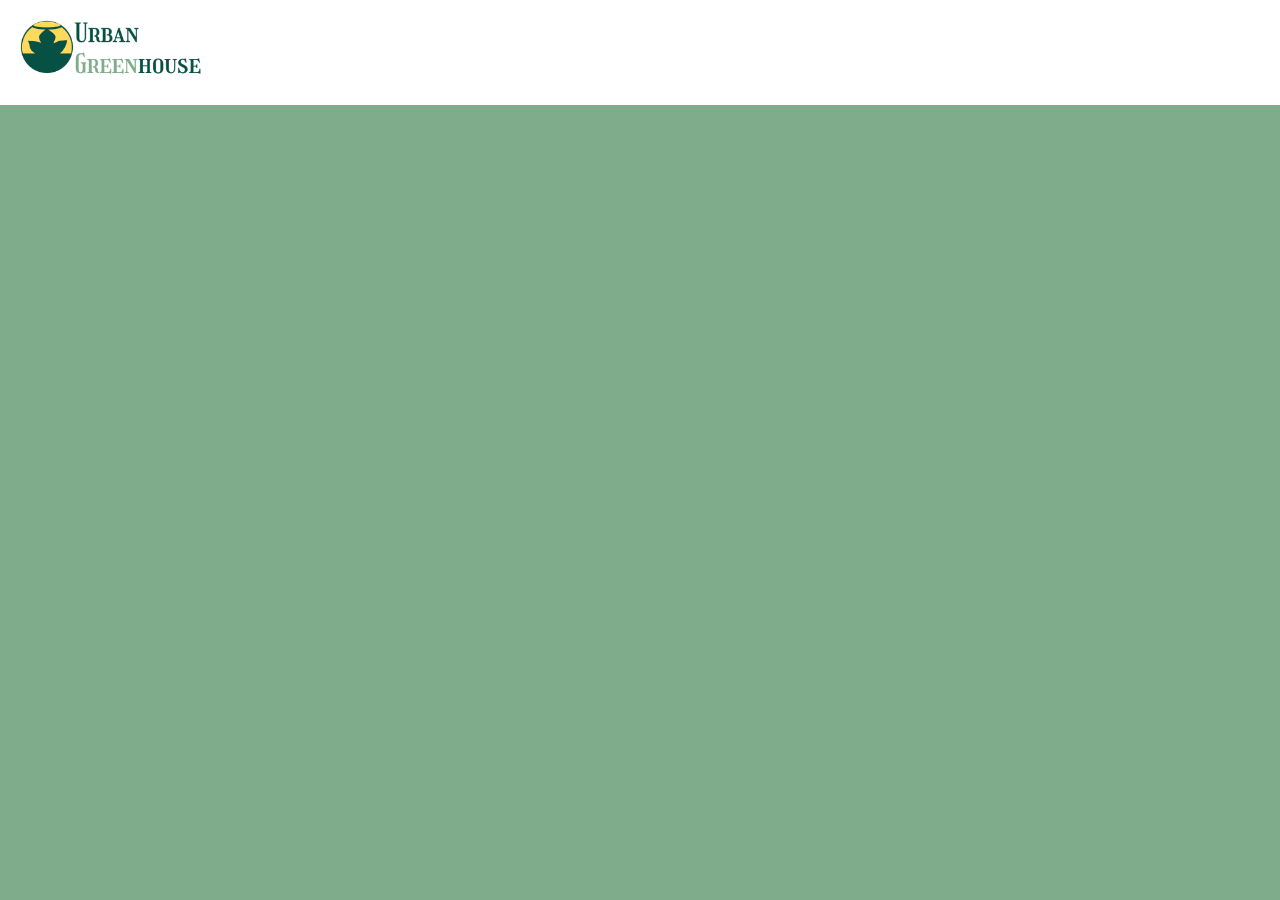
==== contact.html @ 52ba6cbe "adding logo and hero, added contact page" ====
<!DOCTYPE html>
<html lang="en">
<head>
    <meta charset="UTF-8">
    <meta name="viewport" content="width=device-width, initial-scale=1.0">
    <title>Contact Page</title>
    <link rel="stylesheet" type="text/css" href="css/style.css" />
</head>

<body>
<header> 
     <a href="index.html">
            <img src="img/UrbanGreenHouseLogoWithText.png"
                 alt="Urban Greenhouse logo"
                 title="Urban Greenhouse">
         </a>

</header>
---- css/style.css ----
header {
    background-color: white;
    padding: 1rem;
}

header img {
    width: 12rem;
    height: auto;
}


figure img {
    width: 100%;
    height: 20rem;
    object-fit: cover;
    display: block;
}

figure {
    margin: 0;
}


body {
    background-color:#7FAD8B;
    color: black;
    font-family: 'Andika', sans-serif; line-height: 1.6; margin: 0; padding: 0;
}

h1 { font-family: 'Girassol', serif; text-transform: uppercase; letter-spacing: 1px; }



h1 {
  text-align: center;
}

p.a {
  text-align: center;
  text-indent: 0;
}

p {
    line-height: 1.6;
    text-indent: 1em;
    word-spacing: 0.1em;
}

@media (max-width: 40em) {
    body {
        font-size: 0.9rem;
    }
}


header {
    display: flex;
    justify-content: space-between;
    align-items: center;
}
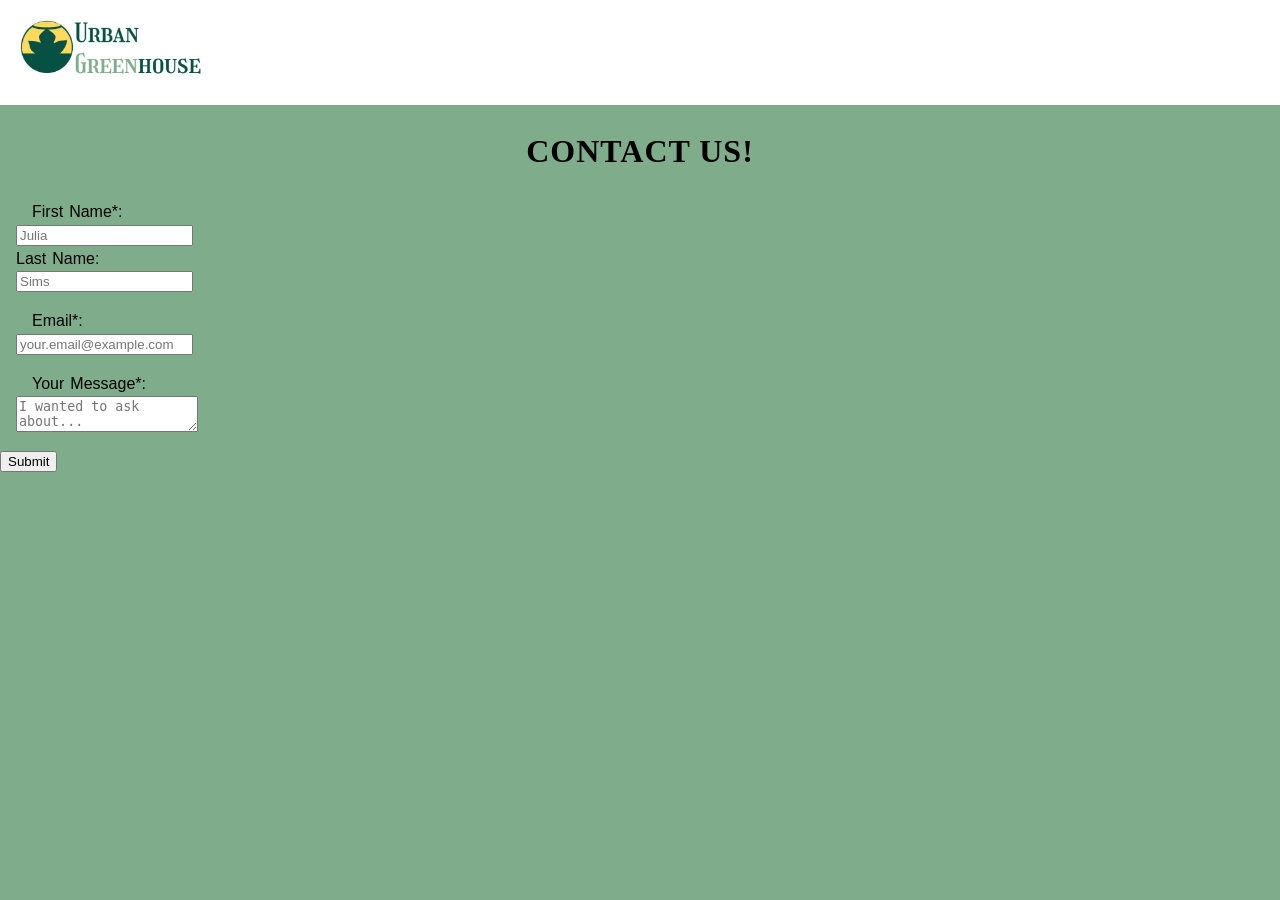
==== commit d611732d: "starting contact form" ====
--- a/contact.html
+++ b/contact.html
@@ -17,3 +17,57 @@
 
 </header>
 
+
+<h1>Contact Us!</h1>
+
+<form action="http://next-app-router-playground-kohl.vercel.app/api/contact" method="post">
+      <p>
+        <label for="name">First Name*:</label>
+        <input
+          type="text"
+          id="name"
+          name="name"
+          required
+          minlength="2"
+          maxlength="50"
+          placeholder="Julia"
+     
+        <label for="lastname">Last Name:</label>
+        <input
+          type="text"
+          id="lastname"
+          name="lastname"
+          required
+          minlength="2"
+          maxlength="50"
+          placeholder="Sims"
+        />
+      </p>
+
+
+<p>
+        <label for="email">Email*:</label><br />
+        <input
+          type="email"
+          id="email"
+          name="email"
+          required
+          placeholder="your.email@example.com"
+        />
+      </p>
+
+      <p>
+        <label for="message">Your Message*:</label><br />
+        <textarea
+          id="message"
+          name="message"
+          required
+          minlength="10"
+          maxlength="500"
+          placeholder="I wanted to ask about..."
+        ></textarea>
+      </p>
+ <button type="submit">Submit</button>
+ </form>
+
+</body>
--- a/css/style.css
+++ b/css/style.css
@@ -7,6 +7,7 @@
     width: 12rem;
     height: auto;
 }
+
 
 
 figure img {
@@ -35,15 +36,67 @@
   text-align: center;
 }
 
+h2 {
+    margin-left: 3rem;
+}
+
+
 p.a {
+  max-width: 40rem;
+  margin: 0 auto;
   text-align: center;
   text-indent: 0;
 }
 
+
+.plant-card {
+    background-color: #065143;
+    max-width: 40rem;
+    height: 12rem;
+    padding: 0.5rem 1rem;
+    margin: 3rem 0 3rem 3rem;
+    border-radius: 1rem;
+    box-shadow: 0 0.3rem 1rem rgba(0, 0, 0, 0.15);
+    
+}
+
+.plant-card h3 {
+    color: white;
+    text-align: left;
+    margin: 0.2rem 0;
+}
+
+.plant-card p {
+    text-indent: 0;
+    color: white;
+    margin: 0.2rem 0;
+    line-height: 1.2;
+    max-width: 40rem;
+    padding: 0;
+}
+
+.card-button {
+    display: inline-block;
+    background-color: #FFD95C;
+    color: black;
+    padding: 0.5rem 1rem;
+    text-decoration: none;
+    border-radius: 0.5rem;
+    margin-top: 0.5rem;
+    float: right;
+}
+
+.card-button:hover {
+    background-color: #ffdf76;
+    color: white;
+}
+
 p {
+     max-width: 70rem;
     line-height: 1.6;
     text-indent: 1em;
     word-spacing: 0.1em;
+    padding: 0 1rem;
 }
 
 @media (max-width: 40em) {
@@ -59,3 +112,51 @@
     align-items: center;
 }
 
+.plant-cards {
+    display: flex;
+    flex-direction: row;
+    justify-content: center;
+    gap: 2rem;
+    margin: 3rem auto;
+}
+
+.plant-box {
+    background-color: #62846B;
+    width: 16rem;
+    padding: 1rem;
+    text-align: center;
+    border-radius: 1rem;
+    box-shadow: 0 0.3rem 1rem rgba(0, 0, 0, 0.15);
+}
+
+.plant-box img {
+    width: 100%;
+    height: 10rem;
+    object-fit: cover;
+    border-radius: 0.7rem;
+}
+
+.plant-box h3 {
+    font-family: 'Gabriela', serif;
+}
+
+.plant-box p {
+    text-indent: 0;
+    padding: 0;
+}
+
+.plant-box a {
+    display: inline-block;
+    background-color: #065143;
+    color: white;
+    padding: 0.5rem 1rem;
+    text-decoration: none;
+    border-radius: 0.5rem;
+}
+
+
+
+input, textarea {
+   display: block;
+   box-sizing: border-box;
+}
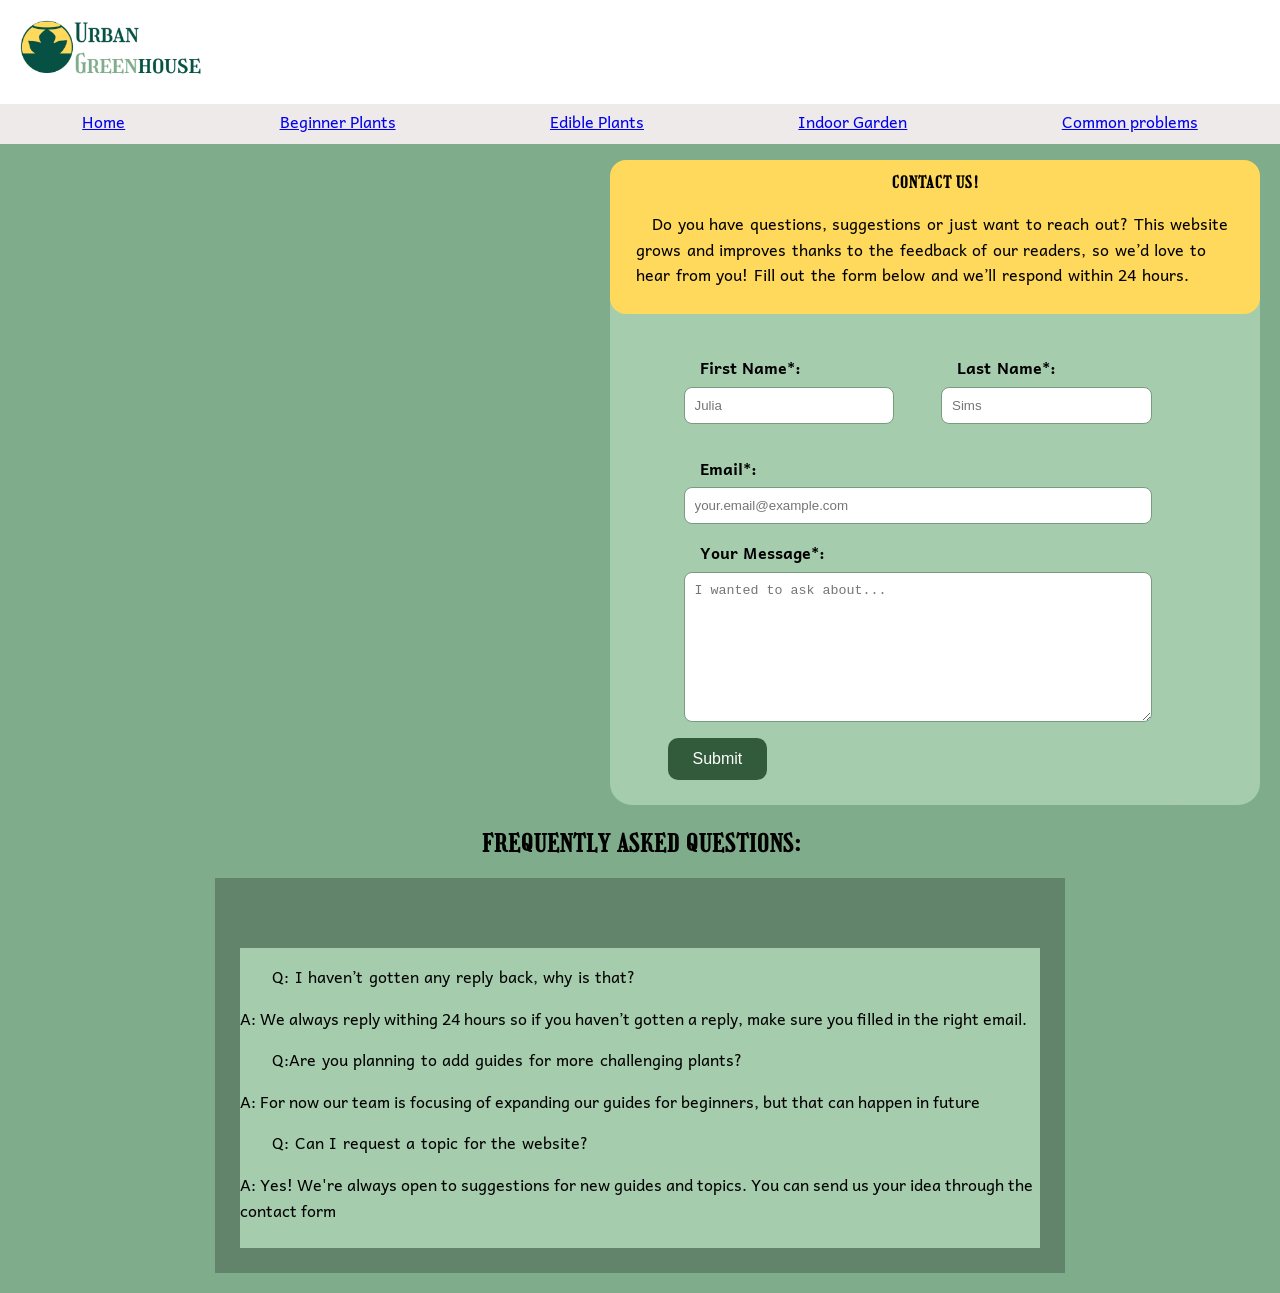
==== commit 7d3d9ab8: "working on contact page" ====
--- a/contact.html
+++ b/contact.html
@@ -4,6 +4,9 @@
     <meta charset="UTF-8">
     <meta name="viewport" content="width=device-width, initial-scale=1.0">
     <title>Contact Page</title>
+    <link rel="icon" type="image/png" href="img/favicon-removebg-preview.png">
+    <link rel="stylesheet" type="text/css" href="css/style.css" />
+    <link href="https://fonts.googleapis.com/css2?family=Andika&family=Gabriela&family=Girassol&display=swap" rel="stylesheet">
     <link rel="stylesheet" type="text/css" href="css/style.css" />
 </head>
 
@@ -16,58 +19,92 @@
          </a>
 
 </header>
+<nav id = mainnav>
+    <ul>
+       <li><a href="index.html">Home</a></li>
+        <li><a href="plants.html">Beginner Plants</a></li>
+        <li><a href="edible.html">Edible Plants</a></li>
+        <li><a href="indoor.html">Indoor Garden</a></li>
+        <li><a href="problems.html">Common problems</a></li>
+    </ul>
 
 
-<h1>Contact Us!</h1>
+<main class="contact-page">
 
-<form action="http://next-app-router-playground-kohl.vercel.app/api/contact" method="post">
-      <p>
-        <label for="name">First Name*:</label>
-        <input
-          type="text"
-          id="name"
-          name="name"
-          required
-          minlength="2"
-          maxlength="50"
-          placeholder="Julia"
-     
-        <label for="lastname">Last Name:</label>
-        <input
-          type="text"
-          id="lastname"
-          name="lastname"
-          required
-          minlength="2"
-          maxlength="50"
-          placeholder="Sims"
-        />
-      </p>
+    <section class="contact-outer-box">
+
+        <!-- Heading and introduction -->
+        <section class="contact-intro-box">
+            <h1>CONTACT US!</h1>
+
+            <p>
+                Do you have questions, suggestions or just want to reach out?
+                This website grows and improves thanks to the feedback of our
+                readers, so we’d love to hear from you! Fill out the form below
+                and we’ll respond within 24 hours.
+            </p>
+        </section>
+
+        <!-- Form -->
+        <section class="contact-box">
+            <form action="http://next-app-router-playground-kohl.vercel.app/api/contact"
+                  method="post">
+
+                <section class="name-fields">
+                    <p>
+                        <label for="name">First Name*:</label>
+                        <input type="text" id="name" name="name"
+                               required minlength="2" maxlength="50"
+                               placeholder="Julia">
+                    </p>
+
+                    <p>
+                        <label for="lastname">Last Name*:</label>
+                        <input type="text" id="lastname" name="lastname"
+                               required minlength="2" maxlength="50"
+                               placeholder="Sims">
+                    </p>
+                </section>
+
+                <p>
+                    <label for="email">Email*:</label>
+                    <input type="email" id="email" name="email"
+                           required placeholder="your.email@example.com">
+                </p>
+
+                <p>
+                    <label for="message">Your Message*:</label>
+                    <textarea id="message" name="message"
+                              required minlength="10" maxlength="500"
+                              placeholder="I wanted to ask about..."></textarea>
+                </p>
+
+                <button type="submit">Submit</button>
+
+            </form>
+        </section>
+
+    </section>
 
 
+  
+<h1>Frequently Asked Questions:</h1>
+
+    <section class="faq-box"> 
 <p>
-        <label for="email">Email*:</label><br />
-        <input
-          type="email"
-          id="email"
-          name="email"
-          required
-          placeholder="your.email@example.com"
-        />
-      </p>
+Q: I haven’t gotten any reply back, why is that?
+</p>
+A: We always reply withing 24 hours so if you haven’t gotten a reply, make sure you filled in the right email.
+<p>
+Q:Are you planning to add guides for more challenging plants?
+</p>
+A: For now our team is focusing of expanding our guides for beginners, but that can happen in future
+<p>
+Q: Can I request a topic for the website? 
+</p>
+A: Yes! We're always open to suggestions for new guides and topics. You can send us your idea through the contact form 
 
-      <p>
-        <label for="message">Your Message*:</label><br />
-        <textarea
-          id="message"
-          name="message"
-          required
-          minlength="10"
-          maxlength="500"
-          placeholder="I wanted to ask about..."
-        ></textarea>
-      </p>
- <button type="submit">Submit</button>
- </form>
 
-</body>+    </section>
+
+</main>
--- a/css/style.css
+++ b/css/style.css
@@ -1,14 +1,41 @@
+
+
+/* Style for the navigation menu on phone or portrait tablet*/
+@media screen and (min-width: 300px) 
+{
+    header{
+        background-color: white;
+    }
+     nav {
+        background-color: rgb(239, 234, 234);
+        height: 40px;
+        }
+}
+/*end of phone styles*/
+
+
+/* Style for the navigation menu on desktop or landscape tablet*/
+@media screen and (min-width: 900px) {
 header {
     background-color: white;
     padding: 1rem;
 }
-
-header img {
-    width: 12rem;
-    height: auto;
-}
-
-
+nav {
+     background-color: rgb(239, 234, 234);
+    height: 40px;
+    }
+ ul {
+    display: flex;
+    justify-content: space-around;
+    list-style-type: none;
+    margin: 0px;
+    padding: 5px;
+    }
+
+
+}
+/*end of desktop styles*/
+   
 
 figure img {
     width: 100%;
@@ -22,24 +49,15 @@
 }
 
 
+
+h1 { text-align: center; font-family: 'Girassol', serif; text-transform: uppercase; letter-spacing: 1px; }
+
+
 body {
     background-color:#7FAD8B;
     color: black;
     font-family: 'Andika', sans-serif; line-height: 1.6; margin: 0; padding: 0;
 }
-
-h1 { font-family: 'Girassol', serif; text-transform: uppercase; letter-spacing: 1px; }
-
-
-
-h1 {
-  text-align: center;
-}
-
-h2 {
-    margin-left: 3rem;
-}
-
 
 p.a {
   max-width: 40rem;
@@ -99,12 +117,6 @@
     padding: 0 1rem;
 }
 
-@media (max-width: 40em) {
-    body {
-        font-size: 0.9rem;
-    }
-}
-
 
 header {
     display: flex;
@@ -147,7 +159,7 @@
 
 .plant-box a {
     display: inline-block;
-    background-color: #065143;
+    background-color: #A1CCAC;
     color: white;
     padding: 0.5rem 1rem;
     text-decoration: none;
@@ -159,4 +171,251 @@
 input, textarea {
    display: block;
    box-sizing: border-box;
-}+}
+
+
+header img {
+    width: 12rem;
+    height: auto;
+}
+
+/*Styles for Beginner Plants*/
+.plant-layout {
+    display: flex;
+    align-items: flex-start;
+    gap: 1rem;
+    max-width: 60rem;
+    margin: 2rem auto;
+    padding: 0 1rem;
+}
+
+.plant-list {
+    flex: 2;
+    background-color: white;
+    padding: 0.5rem;
+}
+
+.plant-card2 {
+    background-color: #A5CCAD;
+    padding: 0.8rem;
+    margin-bottom: 0.8rem;
+
+    display: grid;
+    grid-template-columns: 1fr 200px;
+    grid-template-areas:
+        "title image"
+        "text  image";
+    gap: 0 10px;
+    align-items: start;
+}
+
+.plant-card2 h3 {
+    grid-area: title;
+    margin-bottom: 0;
+}
+
+.plant-card2 p {
+    grid-area: title;
+    margin-top: 40px;
+}
+
+.plant-card2 img {
+    grid-area: image;
+    width: 200px;
+    height: 400px;
+    object-fit: cover;
+}
+
+.plant-card2 h3,
+.info-box h3 {
+    margin-top: 0;
+}
+
+
+.plant-sidebar {
+    flex: 1;
+}
+
+.info-box {
+    background-color: #FFD95C;
+    padding: 10px;
+    margin-bottom: 10px;
+    border-radius: 22px;
+    height: 500px;
+}
+
+
+.plant-card2 p,
+.info-box p {
+    text-indent: 0;
+    padding: 0;
+}
+
+
+
+
+
+
+/* Contact page */
+.contact-page {
+    padding: 20px;
+}
+
+.contact-page h1 {
+    text-align: center;
+    color: #black;
+    margin-bottom: 15px;
+}
+
+.contact-intro {
+    max-width: 700px;
+    margin: 0 auto 25px;
+    line-height: 1.6;
+    text-align: center;
+}
+
+/* The green form box */
+.contact-box {
+    background-color: #A5CCAD;
+    padding: 25px;
+    border-radius: 22px;
+    width: 100%;
+    max-width: 550px;
+    margin-left: 5%;
+    box-sizing: border-box;
+}
+
+/* Form labels */
+.contact-box label {
+    display: block;
+    margin-bottom: 6px;
+    font-weight: bold;
+}
+
+/* Text fields */
+.contact-box input,
+.contact-box textarea {
+    width: 100%;
+    padding: 10px;
+    border: 1px solid #789C80;
+    border-radius: 8px;
+    box-sizing: border-box;
+}
+
+/* Message box */
+.contact-box textarea {
+    min-height: 150px;
+    resize: vertical;
+}
+
+
+.name-fields {
+    display: flex;
+    gap: 15px;
+}
+
+.name-fields p {
+    flex: 1;
+    min-width: 0;
+}
+
+.name-fields input {
+    width: 100%;
+    box-sizing: border-box;
+}
+
+.name-fields label {
+    display: block;
+    margin-bottom: 6px;
+}
+
+@media (max-width: 500px) {
+    .name-fields {
+        flex-direction: column;
+        gap: 0;
+    }
+}
+
+
+/* Submit button */
+.contact-box button {
+    background-color: #315B3B;
+    color: white;
+    padding: 12px 25px;
+    border: none;
+    border-radius: 10px;
+    cursor: pointer;
+    font-size: 16px;
+}
+
+.contact-box button:hover {
+    background-color: #24452D;
+}
+
+/* Make the form fit on smaller screens */
+@media (max-width: 600px) {
+    .contact-box {
+        margin-left: 0;
+        max-width: 100%;
+    }
+
+    .contact-page {
+        padding: 12px;
+    }
+}
+
+/* The big box around EVERYTHING */
+.contact-outer-box {
+    background-color: #A5CCAD;
+    padding: 0px;
+    border-radius: 22px;
+    max-width: 650px;
+    margin-left: auto;
+    margin-right: 0;
+    box-sizing: border-box;
+}
+
+/* Heading and introduction */
+.contact-intro-box {
+    background-color: #FFD95C;
+    padding: 10px;
+    border-radius: 16px;
+}
+
+.contact-intro-box h1 {
+    text-align: center;
+    color: #000000;
+    margin-top: 0;
+}
+
+.contact-intro-box p {
+    line-height: 1.6;
+    margin-bottom: 2;
+}
+
+/* The form inside the big box */
+.contact-box {
+    background-color: #A5CCAD;
+    padding: 25px;
+    border-radius: 16px;
+    box-sizing: border-box;
+}
+
+.faq-box {
+width: 800px; 
+height: 300px; 
+background-color: #A5CCAD; 
+border: solid #62846B; 
+border-width: 70px 25px 25px 25px;
+margin-left: auto; 
+margin-right: auto; 
+}
+
+/* Responsive layout */
+@media (max-width: 600px) {
+    .contact-outer-box {
+        margin-left: 0;
+        max-width: 100%;
+        padding: 12px;
+    }
+}
--- a/css/style.css
+++ b/css/style.css
@@ -1,14 +1,41 @@
+
+
+/* Style for the navigation menu on phone or portrait tablet*/
+@media screen and (min-width: 300px) 
+{
+    header{
+        background-color: white;
+    }
+     nav {
+        background-color: rgb(239, 234, 234);
+        height: 40px;
+        }
+}
+/*end of phone styles*/
+
+
+/* Style for the navigation menu on desktop or landscape tablet*/
+@media screen and (min-width: 900px) {
 header {
     background-color: white;
     padding: 1rem;
 }
-
-header img {
-    width: 12rem;
-    height: auto;
-}
-
-
+nav {
+     background-color: rgb(239, 234, 234);
+    height: 40px;
+    }
+ ul {
+    display: flex;
+    justify-content: space-around;
+    list-style-type: none;
+    margin: 0px;
+    padding: 5px;
+    }
+
+
+}
+/*end of desktop styles*/
+   
 
 figure img {
     width: 100%;
@@ -22,24 +49,15 @@
 }
 
 
+
+h1 { text-align: center; font-family: 'Girassol', serif; text-transform: uppercase; letter-spacing: 1px; }
+
+
 body {
     background-color:#7FAD8B;
     color: black;
     font-family: 'Andika', sans-serif; line-height: 1.6; margin: 0; padding: 0;
 }
-
-h1 { font-family: 'Girassol', serif; text-transform: uppercase; letter-spacing: 1px; }
-
-
-
-h1 {
-  text-align: center;
-}
-
-h2 {
-    margin-left: 3rem;
-}
-
 
 p.a {
   max-width: 40rem;
@@ -99,12 +117,6 @@
     padding: 0 1rem;
 }
 
-@media (max-width: 40em) {
-    body {
-        font-size: 0.9rem;
-    }
-}
-
 
 header {
     display: flex;
@@ -147,7 +159,7 @@
 
 .plant-box a {
     display: inline-block;
-    background-color: #065143;
+    background-color: #A1CCAC;
     color: white;
     padding: 0.5rem 1rem;
     text-decoration: none;
@@ -159,4 +171,251 @@
 input, textarea {
    display: block;
    box-sizing: border-box;
-}+}
+
+
+header img {
+    width: 12rem;
+    height: auto;
+}
+
+/*Styles for Beginner Plants*/
+.plant-layout {
+    display: flex;
+    align-items: flex-start;
+    gap: 1rem;
+    max-width: 60rem;
+    margin: 2rem auto;
+    padding: 0 1rem;
+}
+
+.plant-list {
+    flex: 2;
+    background-color: white;
+    padding: 0.5rem;
+}
+
+.plant-card2 {
+    background-color: #A5CCAD;
+    padding: 0.8rem;
+    margin-bottom: 0.8rem;
+
+    display: grid;
+    grid-template-columns: 1fr 200px;
+    grid-template-areas:
+        "title image"
+        "text  image";
+    gap: 0 10px;
+    align-items: start;
+}
+
+.plant-card2 h3 {
+    grid-area: title;
+    margin-bottom: 0;
+}
+
+.plant-card2 p {
+    grid-area: title;
+    margin-top: 40px;
+}
+
+.plant-card2 img {
+    grid-area: image;
+    width: 200px;
+    height: 400px;
+    object-fit: cover;
+}
+
+.plant-card2 h3,
+.info-box h3 {
+    margin-top: 0;
+}
+
+
+.plant-sidebar {
+    flex: 1;
+}
+
+.info-box {
+    background-color: #FFD95C;
+    padding: 10px;
+    margin-bottom: 10px;
+    border-radius: 22px;
+    height: 500px;
+}
+
+
+.plant-card2 p,
+.info-box p {
+    text-indent: 0;
+    padding: 0;
+}
+
+
+
+
+
+
+/* Contact page */
+.contact-page {
+    padding: 20px;
+}
+
+.contact-page h1 {
+    text-align: center;
+    color: #black;
+    margin-bottom: 15px;
+}
+
+.contact-intro {
+    max-width: 700px;
+    margin: 0 auto 25px;
+    line-height: 1.6;
+    text-align: center;
+}
+
+/* The green form box */
+.contact-box {
+    background-color: #A5CCAD;
+    padding: 25px;
+    border-radius: 22px;
+    width: 100%;
+    max-width: 550px;
+    margin-left: 5%;
+    box-sizing: border-box;
+}
+
+/* Form labels */
+.contact-box label {
+    display: block;
+    margin-bottom: 6px;
+    font-weight: bold;
+}
+
+/* Text fields */
+.contact-box input,
+.contact-box textarea {
+    width: 100%;
+    padding: 10px;
+    border: 1px solid #789C80;
+    border-radius: 8px;
+    box-sizing: border-box;
+}
+
+/* Message box */
+.contact-box textarea {
+    min-height: 150px;
+    resize: vertical;
+}
+
+
+.name-fields {
+    display: flex;
+    gap: 15px;
+}
+
+.name-fields p {
+    flex: 1;
+    min-width: 0;
+}
+
+.name-fields input {
+    width: 100%;
+    box-sizing: border-box;
+}
+
+.name-fields label {
+    display: block;
+    margin-bottom: 6px;
+}
+
+@media (max-width: 500px) {
+    .name-fields {
+        flex-direction: column;
+        gap: 0;
+    }
+}
+
+
+/* Submit button */
+.contact-box button {
+    background-color: #315B3B;
+    color: white;
+    padding: 12px 25px;
+    border: none;
+    border-radius: 10px;
+    cursor: pointer;
+    font-size: 16px;
+}
+
+.contact-box button:hover {
+    background-color: #24452D;
+}
+
+/* Make the form fit on smaller screens */
+@media (max-width: 600px) {
+    .contact-box {
+        margin-left: 0;
+        max-width: 100%;
+    }
+
+    .contact-page {
+        padding: 12px;
+    }
+}
+
+/* The big box around EVERYTHING */
+.contact-outer-box {
+    background-color: #A5CCAD;
+    padding: 0px;
+    border-radius: 22px;
+    max-width: 650px;
+    margin-left: auto;
+    margin-right: 0;
+    box-sizing: border-box;
+}
+
+/* Heading and introduction */
+.contact-intro-box {
+    background-color: #FFD95C;
+    padding: 10px;
+    border-radius: 16px;
+}
+
+.contact-intro-box h1 {
+    text-align: center;
+    color: #000000;
+    margin-top: 0;
+}
+
+.contact-intro-box p {
+    line-height: 1.6;
+    margin-bottom: 2;
+}
+
+/* The form inside the big box */
+.contact-box {
+    background-color: #A5CCAD;
+    padding: 25px;
+    border-radius: 16px;
+    box-sizing: border-box;
+}
+
+.faq-box {
+width: 800px; 
+height: 300px; 
+background-color: #A5CCAD; 
+border: solid #62846B; 
+border-width: 70px 25px 25px 25px;
+margin-left: auto; 
+margin-right: auto; 
+}
+
+/* Responsive layout */
+@media (max-width: 600px) {
+    .contact-outer-box {
+        margin-left: 0;
+        max-width: 100%;
+        padding: 12px;
+    }
+}
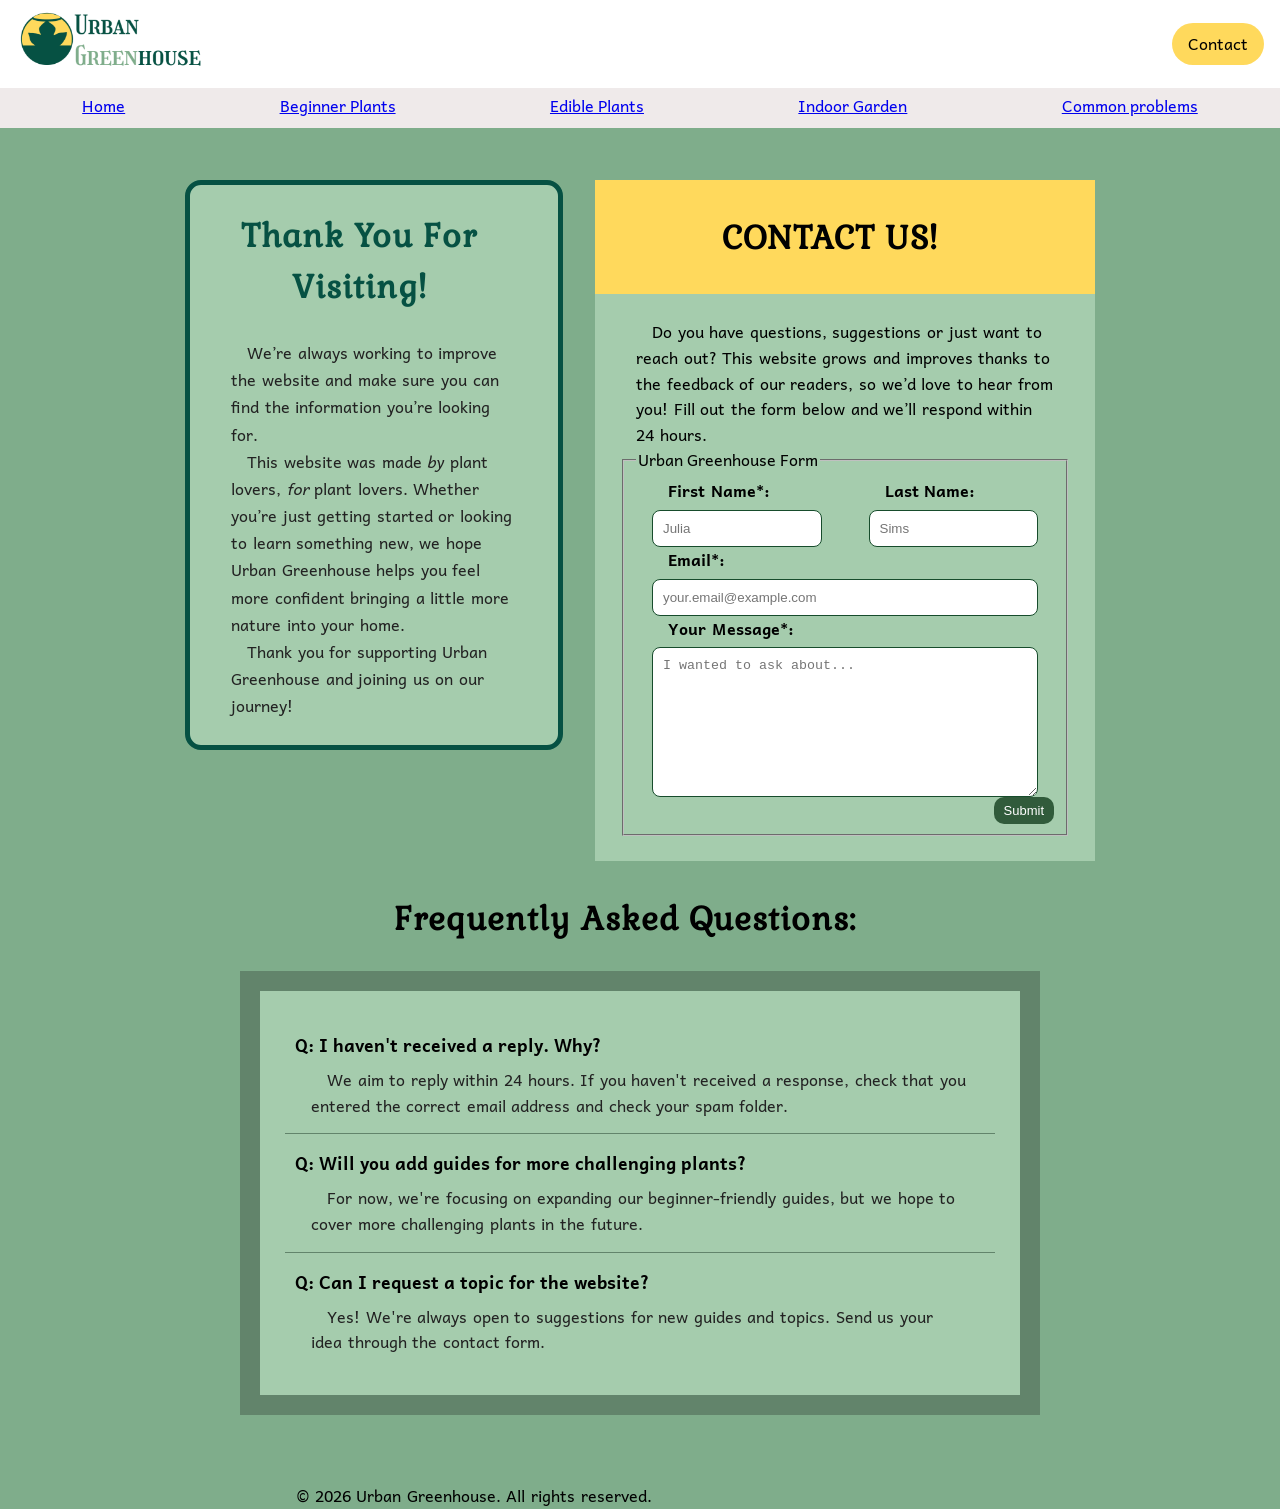
==== commit 9a7c668f: "last changes" ====
--- a/contact.html
+++ b/contact.html
@@ -5,9 +5,8 @@
     <meta name="viewport" content="width=device-width, initial-scale=1.0">
     <title>Contact Page</title>
     <link rel="icon" type="image/png" href="img/favicon-removebg-preview.png">
-    <link rel="stylesheet" type="text/css" href="css/style.css" />
+    <link rel="stylesheet" type="text/css" href="css/style.css">
     <link href="https://fonts.googleapis.com/css2?family=Andika&family=Gabriela&family=Girassol&display=swap" rel="stylesheet">
-    <link rel="stylesheet" type="text/css" href="css/style.css" />
 </head>
 
 <body>
@@ -17,7 +16,9 @@
                  alt="Urban Greenhouse logo"
                  title="Urban Greenhouse">
          </a>
-
+ <a href="contact.html" class="card-button">
+        Contact
+    </a>
 </header>
 <nav id = mainnav>
     <ul>
@@ -27,30 +28,60 @@
         <li><a href="indoor.html">Indoor Garden</a></li>
         <li><a href="problems.html">Common problems</a></li>
     </ul>
-
+</nav>
 
 <main class="contact-page">
 
-    <section class="contact-outer-box">
+<section class="contact-content" aria-label="Contact Page Content">
+
+        <aside class="contact-message">
+            <h2>Thank You for Visiting!</h2>
+
+            <p>
+                We’re always working to improve the website and make sure
+                you can find the information you’re looking for.
+            </p>
+
+            <p>
+                This website was made <em>by</em> plant lovers, <em>for</em> plant lovers.
+                Whether you’re just getting started or looking to learn
+                something new, we hope Urban Greenhouse helps you feel
+                more confident bringing a little more nature into your home.
+            </p>
+
+            <p>
+                Thank you for supporting Urban Greenhouse and joining us
+                on our journey!
+            </p>
+        </aside>
+
+
+    <section class="contact-outer-box" aria-label="Contact outer box">
 
         <!-- Heading and introduction -->
         <section class="contact-intro-box">
-            <h1>CONTACT US!</h1>
+            <h2>CONTACT US!</h2>
 
-            <p>
+           
+        </section>
+
+        <!-- Form -->
+         
+        <section class="contact-box" aria-label="Contact Form Information">
+             <p>
                 Do you have questions, suggestions or just want to reach out?
                 This website grows and improves thanks to the feedback of our
                 readers, so we’d love to hear from you! Fill out the form below
                 and we’ll respond within 24 hours.
             </p>
-        </section>
 
-        <!-- Form -->
-        <section class="contact-box">
             <form action="http://next-app-router-playground-kohl.vercel.app/api/contact"
                   method="post">
 
-                <section class="name-fields">
+                      <fieldset>
+        <legend>Urban Greenhouse Form</legend>
+
+                <section class="name-fields" aria-label="Name Fields">
                     <p>
                         <label for="name">First Name*:</label>
                         <input type="text" id="name" name="name"
@@ -59,7 +90,7 @@
                     </p>
 
                     <p>
-                        <label for="lastname">Last Name*:</label>
+                        <label for="lastname">Last Name:</label>
                         <input type="text" id="lastname" name="lastname"
                                required minlength="2" maxlength="50"
                                placeholder="Sims">
@@ -79,32 +110,53 @@
                               placeholder="I wanted to ask about..."></textarea>
                 </p>
 
-                <button type="submit">Submit</button>
-
+                <input type="submit" value="Submit" class="submit-button">
+    </fieldset>
             </form>
         </section>
 
     </section>
 
+    </section>
 
   
-<h1>Frequently Asked Questions:</h1>
+<h2>Frequently Asked Questions:</h2>
 
-    <section class="faq-box"> 
-<p>
-Q: I haven’t gotten any reply back, why is that?
-</p>
-A: We always reply withing 24 hours so if you haven’t gotten a reply, make sure you filled in the right email.
-<p>
-Q:Are you planning to add guides for more challenging plants?
-</p>
-A: For now our team is focusing of expanding our guides for beginners, but that can happen in future
-<p>
-Q: Can I request a topic for the website? 
-</p>
-A: Yes! We're always open to suggestions for new guides and topics. You can send us your idea through the contact form 
+   
+<section class="faq-box" aria-label="Frequently Asked Questions">
 
+    <article class="faq-item">
+        <h3>Q: I haven't received a reply. Why?</h3>
+        <p>
+            We aim to reply within 24 hours. If you haven't received
+            a response, check that you entered the correct email
+            address and check your spam folder.
+        </p>
+    </article>
 
-    </section>
+    <article class="faq-item">
+        <h3>Q: Will you add guides for more challenging plants?</h3>
+        <p>
+            For now, we're focusing on expanding our beginner-friendly
+            guides, but we hope to cover more challenging plants
+            in the future.
+        </p>
+    </article>
+
+    <article class="faq-item">
+        <h3>Q: Can I request a topic for the website?</h3>
+        <p>
+            Yes! We're always open to suggestions for new guides
+            and topics. Send us your idea through the contact form.
+        </p>
+    </article>
+
+</section>
 
 </main>
+
+<footer>
+    <p>&copy; 2026 Urban Greenhouse. All rights reserved.</p>
+</footer>
+</body>
+</html>
--- a/css/style.css
+++ b/css/style.css
@@ -1,81 +1,180 @@
 
-
-/* Style for the navigation menu on phone or portrait tablet*/
-@media screen and (min-width: 300px) 
-{
-    header{
-        background-color: white;
-    }
-     nav {
-        background-color: rgb(239, 234, 234);
-        height: 40px;
-        }
-}
-/*end of phone styles*/
-
-
-/* Style for the navigation menu on desktop or landscape tablet*/
-@media screen and (min-width: 900px) {
+/* =================================
+   1. GENERAL STYLES
+================================= */
+
+* {
+    box-sizing: border-box;
+}
+
+
+html,
+body {
+    margin: 0;
+    padding: 0;
+    width: 100%;
+    min-height: 100%;
+}
+
+* {
+    box-sizing: border-box;
+}
+
+body {
+    background-color: #7FAD8B;
+    color: black;
+    font-family: 'Andika', sans-serif;
+    line-height: 1.6;
+    margin: 0;
+    padding: 0;
+    width: 100%;
+    
+}
+
+
+p {
+    max-width: 750px;
+    margin: 0 auto;
+    line-height: 1.6;
+    text-indent: 1em;
+    word-spacing: 0.1em;
+    padding: 0 1rem;
+}
+
+input,
+textarea {
+    display: block;
+    box-sizing: border-box;
+}
+
+figcaption {
+    font-size: 0.9em;
+    color: #666666;
+}
+
+.home-content p::first-letter {
+    font-size: 1.5em;
+    font-weight: bold;
+    color: #000000;
+}
+/* =================================
+   2. HEADER AND NAVIGATION
+================================= */
+
 header {
+    position: relative;
+    display: flex;
+    justify-content: space-between;
+    align-items: center;
     background-color: white;
-    padding: 1rem;
-}
+    padding: 0.5rem 1rem;
+}
+
+
+header .card-button {
+    top: 10px;
+    right: 10px;
+    margin: 0;
+}
+
+header img {
+    width: 12rem;
+    height: auto;
+}
+
 nav {
-     background-color: rgb(239, 234, 234);
-    height: 40px;
-    }
- ul {
+    background-color: rgb(239, 234, 234);
+    min-height: 40px;
+}
+
+nav > ul {
     display: flex;
     justify-content: space-around;
+    flex-wrap: wrap;
     list-style-type: none;
-    margin: 0px;
+    margin: 0;
     padding: 5px;
-    }
-
-
-}
-/*end of desktop styles*/
-   
+}
+
+
+.page-title {
+    text-align: center;
+    padding: 20px 0;
+}
+
+.page-title h1 {
+    display: inline-block;
+    background-color: #FFD95C;
+    color: #065143;
+    font-family: 'Gabriela', serif;
+    font-size: 2rem;
+    margin: 0;
+    padding: 10px 20px;
+}
+
+
+/* =================================
+   3. HERO IMAGE
+================================= */
+
+figure {
+    margin: 0;
+}
 
 figure img {
+    display: block;
     width: 100%;
     height: 20rem;
     object-fit: cover;
+}
+
+
+.hero {
+    position: relative;
+    height: 350px;
+    overflow: hidden;
+    
+}
+
+.hero img {
+    width: 100%;
+    height: 100%;
     display: block;
-}
-
-figure {
-    margin: 0;
-}
-
-
-
-h1 { text-align: center; font-family: 'Girassol', serif; text-transform: uppercase; letter-spacing: 1px; }
-
-
-body {
-    background-color:#7FAD8B;
-    color: black;
-    font-family: 'Andika', sans-serif; line-height: 1.6; margin: 0; padding: 0;
-}
-
-p.a {
-  max-width: 40rem;
-  margin: 0 auto;
-  text-align: center;
-  text-indent: 0;
-}
-
+    object-fit: cover;
+    object-position: center bottom;
+}
+
+.hero-title {
+    position: absolute;
+    bottom: 0;
+    left: 0;
+    width: 100%;
+    display: flex;
+    justify-content: center;
+}
+
+.hero-title h1 {
+    background-color: #FFD95C;
+    color: #065143;
+    font-family: 'Gabriela', serif;
+    font-size: 2rem;
+    text-align: center;
+    margin: 0;
+    padding: 12px 24px;
+}
+
+/* =================================
+   4. HOMEPAGE: START SIMPLE CARD
+================================= */
 
 .plant-card {
     background-color: #065143;
+    color: white;
     max-width: 40rem;
-    height: 12rem;
     padding: 0.5rem 1rem;
-    margin: 3rem 0 3rem 3rem;
+    margin: 3rem auto;
     border-radius: 1rem;
     box-shadow: 0 0.3rem 1rem rgba(0, 0, 0, 0.15);
-    
 }
 
 .plant-card h3 {
@@ -85,60 +184,81 @@
 }
 
 .plant-card p {
+    color: white;
     text-indent: 0;
-    color: white;
     margin: 0.2rem 0;
     line-height: 1.2;
     max-width: 40rem;
     padding: 0;
 }
 
-.card-button {
-    display: inline-block;
+    .card-button {
+    display: block;
+    width: fit-content;
     background-color: #FFD95C;
     color: black;
     padding: 0.5rem 1rem;
     text-decoration: none;
-    border-radius: 0.5rem;
-    margin-top: 0.5rem;
-    float: right;
+    border-radius: 30px;
+    margin: 1rem 0 0 auto;
 }
 
 .card-button:hover {
     background-color: #ffdf76;
-    color: white;
-}
-
-p {
-     max-width: 70rem;
-    line-height: 1.6;
-    text-indent: 1em;
-    word-spacing: 0.1em;
-    padding: 0 1rem;
-}
-
-
-header {
-    display: flex;
-    justify-content: space-between;
-    align-items: center;
-}
+    color: black;
+}
+
+
+/* =================================
+   HOMEPAGE: PLANT GUIDE CARDS AND BEGINNER PLANTS PAGE
+================================= */
 
 .plant-cards {
     display: flex;
     flex-direction: row;
     justify-content: center;
+    flex-wrap: wrap;
     gap: 2rem;
     margin: 3rem auto;
+    padding: 0 1rem;
+}
+.plant-card2 ul {
+    margin-top: 0;
+    padding-left: 1.5rem;
+    
+}
+
+.plant-card2 figure {
+    grid-area: image;
+    margin: 0;
+    min-width: 0;
+}
+
+.plant-card2 figure img {
+    display: block;
+    width: 100%;
+    height: 250px;
+    object-fit: cover;
+}
+
+.plant-card2 figcaption {
+    text-align: center;
+    font-size: 0.9rem;
+    margin-top: 5px;
 }
 
 .plant-box {
+    display: block;
     background-color: #62846B;
     width: 16rem;
     padding: 1rem;
-    text-align: center;
+    text-align: left;
     border-radius: 1rem;
     box-shadow: 0 0.3rem 1rem rgba(0, 0, 0, 0.15);
+
+    /* Make the whole card clickable */
+    color: black;
+    text-decoration: none;
 }
 
 .plant-box img {
@@ -157,83 +277,88 @@
     padding: 0;
 }
 
-.plant-box a {
-    display: inline-block;
-    background-color: #A1CCAC;
-    color: white;
-    padding: 0.5rem 1rem;
-    text-decoration: none;
-    border-radius: 0.5rem;
-}
-
-
-
-input, textarea {
-   display: block;
-   box-sizing: border-box;
-}
-
-
-header img {
-    width: 12rem;
-    height: auto;
-}
-
-/*Styles for Beginner Plants*/
+/* Hover effect for the whole card */
+.plant-box:hover {
+    background-color: #A5CCAD;
+    transform: translateY(-3px);
+}
+
+
+
+/* =================================
+   6. BEGINNER PLANTS PAGE
+================================= */
+
 .plant-layout {
     display: flex;
     align-items: flex-start;
-    gap: 1rem;
-    max-width: 60rem;
+    gap: 1.5rem;
+    max-width: 80rem;
+    width: 90%;
     margin: 2rem auto;
-    padding: 0 1rem;
-}
+    padding: 0;
+}
+
+.plant-description img {
+    float: left;
+    margin-right: 1rem;
+}
+
+
 
 .plant-list {
     flex: 2;
+    min-width: 0;
     background-color: white;
     padding: 0.5rem;
+     margin-left: 10rem;
+    margin-right: 2rem
+
 }
 
 .plant-card2 {
     background-color: #A5CCAD;
     padding: 0.8rem;
     margin-bottom: 0.8rem;
-
     display: grid;
-    grid-template-columns: 1fr 200px;
+    grid-template-columns: minmax(0, 1fr) 200px;
     grid-template-areas:
         "title image"
-        "text  image";
+        "text image";
     gap: 0 10px;
     align-items: start;
+    max-width: none;
+    box-sizing: border-box;
 }
 
 .plant-card2 h3 {
     grid-area: title;
+    margin-top: 0;
     margin-bottom: 0;
 }
 
 .plant-card2 p {
-    grid-area: title;
-    margin-top: 40px;
+    grid-area: text;
+    margin-top: 0.5rem;
+    text-indent: 0;
+    padding: 0;
 }
 
 .plant-card2 img {
     grid-area: image;
-    width: 200px;
-    height: 400px;
+    width: 100%;
+    height: 250px;
     object-fit: cover;
+}
+
+.plant-sidebar {
+    flex: 1;
+    min-width: 0;
 }
 
 .plant-card2 h3,
 .info-box h3 {
     margin-top: 0;
-}
-
-
-.plant-sidebar {
-    flex: 1;
 }
 
 .info-box {
@@ -241,9 +366,7 @@
     padding: 10px;
     margin-bottom: 10px;
     border-radius: 22px;
-    height: 500px;
-}
-
+}
 
 .plant-card2 p,
 .info-box p {
@@ -253,19 +376,226 @@
 
 
 
-
-
-
-/* Contact page */
+/* =================================
+   . EDIBLE PLANTS PAGE
+================================= */
+.edible-layout {
+    display: flex;
+    gap: 1.5rem;
+    max-width: 60rem;
+    width: 90%;
+    margin: 2rem auto;
+    padding: 0;
+    justify-content: center;
+    margin-left: auto;
+    margin-right: auto;
+}
+
+.edible-list {
+    flex: 2;
+    min-width: 0;
+    background-color: white;
+    padding: 0.5rem;
+}
+
+.edible-card {
+    background-color: #A5CCAD;
+    padding: 0.8rem;
+    margin-bottom: 0.8rem;
+    display: grid;
+    grid-template-columns: minmax(0, 1fr) 200px;
+    grid-template-areas:
+        "title image"
+        "text image";
+    gap: 0 10px;
+    align-items: start;
+}
+
+.edible-card h3 {
+    grid-area: title;
+    margin: 0;
+}
+
+.edible-card img {
+    grid-area: image;
+    width: 100%;
+    height: 250px;
+    object-fit: cover;
+}
+
+.edible-card .edible-text {
+    grid-area: text;
+    min-width: 0;
+}
+
+.edible-card p {
+    margin-top: 0.5rem;
+    text-indent: 0;
+    padding: 0;
+}
+
+/* =================================
+   . common problems page
+================================= */
+
+.problems-layout {
+    display: flex;
+    align-items: flex-start;
+    gap: 1.5rem;
+    max-width: 50rem;
+    width: 90%;
+    margin: 2rem auto;
+    padding: 0;
+}
+
+
+
+/* =================================
+   . INDOOR GARDEN PAGE
+================================= */
+.indoor-content {
+    max-width: 650px;
+    width: 90%;
+    margin: 0 auto;
+    padding: 20px;
+    background-color: #A5CEAF;
+    box-sizing: border-box;
+    border: 17px white solid;
+    box-sizing: border-box;
+}
+
+
+.indoor-content h1 {
+    text-align: center;
+}
+
+.indoor-content ul {
+    padding-left: 25px;
+    margin-top: 5px;
+    text-align: left;
+}
+
+
+/* Indoor garden alignment*/
+.indoor-content h2 {
+    text-align: left;
+    margin-left: 0;
+    margin-right: 0;
+}
+
+.indoor-content h2 {
+    text-align: left;
+    margin-left: 0;
+    margin-right: 0;
+}
+
+
+/* Align the pots section to the right */
+.indoor-content .right h2,
+.indoor-content .right p {
+    text-align: right;
+}
+
+.indoor-content .right p {
+    max-width: none;
+    width: 100%;
+    margin-left: 0;
+    margin-right: 0;
+    padding-left: 0;
+    padding-right: 0;
+}
+
+.indoor-content p {
+    max-width: none;
+    width: 100%;
+    margin-left: 0;
+    margin-right: 0;
+    padding-left: 0;
+    padding-right: 0;
+    text-align: left;
+}
+
+/* Indoor garden photos */
+.indoor-content figure {
+    width: 454px;
+    max-width: 45%;
+    margin-top: 15px;
+    margin-bottom: 15px;
+}
+
+.indoor-content figure img {
+    display: block;
+    width: 100%;
+    height: auto;
+    border-radius: 15px;
+}
+
+.indoor-content .indoor-photo-left {
+    width: 550px;
+    max-width: 60%;
+}
+
+/* First photo on the left */
+.indoor-photo-left {
+    margin-left: 0;
+    margin-right: auto;
+}
+
+.indoor-photo-right {
+    margin-left: auto;
+    margin-right: 0;
+}
+
+/* =================================
+   7. CONTACT PAGE
+================================= */
+
 .contact-page {
     padding: 20px;
 }
 
 .contact-page h1 {
     text-align: center;
-    color: #black;
+    color: black;
     margin-bottom: 15px;
-}
+    font-size: 35px;
+}
+
+
+/* Layout for the thank-you message and contact form */
+.contact-content {
+    display: flex;
+    align-items: flex-start;
+    justify-content: space-between;
+    gap: 2rem;
+    max-width: 950px;
+    margin: 2rem auto;
+    padding: 0 20px;
+    box-sizing: border-box;
+}
+
+/* Thank-you message on the left */
+.contact-message {
+    flex: 1;
+    background-color: #A5CCAD;
+    border: 5px solid #065143;
+    border-radius: 16px;
+    padding: 25px;
+    box-sizing: border-box;
+}
+
+.contact-message h2 {
+    color: #065143;
+    font-family: 'Gabriela', serif;
+    margin-top: 0;
+}
+
+.contact-message p {
+    color: #222;
+    line-height: 1.7;
+}
+
+
 
 .contact-intro {
     max-width: 700px;
@@ -274,25 +604,52 @@
     text-align: center;
 }
 
-/* The green form box */
+.contact-outer-box {
+    flex: 0 1 500px;
+    width: 100%;
+    max-width: 500px;
+    min-width: 0;
+    margin: 0;
+    padding: 0;
+    box-sizing: border-box;
+}
+
+.contact-intro-box {
+    background-color: #FFD95C;
+    padding: 5px;
+    box-sizing: border-box;
+    width: 100%;
+}
+
+.contact-intro-box h1 {
+    text-align: center;
+    color: black;
+    margin-top: 0;
+}
+
+.contact-intro-box p {
+    line-height: 1.6;
+    margin-bottom: 5px;
+    margin-top: 5px;
+    height: 70%;
+}
+
 .contact-box {
     background-color: #A5CCAD;
     padding: 25px;
-    border-radius: 22px;
-    width: 100%;
-    max-width: 550px;
-    margin-left: 5%;
-    box-sizing: border-box;
-}
-
-/* Form labels */
+    border-radius: 0;
+    width: 100%;
+    max-width: 100%;
+    margin: 0;
+    box-sizing: border-box;
+}
+
 .contact-box label {
     display: block;
     margin-bottom: 6px;
     font-weight: bold;
 }
 
-/* Text fields */
 .contact-box input,
 .contact-box textarea {
     width: 100%;
@@ -302,12 +659,19 @@
     box-sizing: border-box;
 }
 
-/* Message box */
 .contact-box textarea {
     min-height: 150px;
     resize: vertical;
 }
 
+/* Border properties */
+.contact-box input,
+.contact-box textarea {
+    border-color: #174c2c;
+    border-style: solid;
+    border-width: 1px;
+}
+
 
 .name-fields {
     display: flex;
@@ -321,7 +685,6 @@
 
 .name-fields input {
     width: 100%;
-    box-sizing: border-box;
 }
 
 .name-fields label {
@@ -329,93 +692,300 @@
     margin-bottom: 6px;
 }
 
-@media (max-width: 500px) {
-    .name-fields {
-        flex-direction: column;
-        gap: 0;
-    }
-}
-
-
-/* Submit button */
-.contact-box button {
+.contact-box input[type="submit"] {
     background-color: #315B3B;
     color: white;
-    padding: 12px 25px;
+    padding: 6px 10px;
     border: none;
     border-radius: 10px;
     cursor: pointer;
-    font-size: 16px;
-}
-
-.contact-box button:hover {
+    font-size: 13px;
+    width: auto;
+    display: block;
+    margin-left: auto;
+}
+
+.contact-box input[type="submit"]:hover {
     background-color: #24452D;
 }
 
-/* Make the form fit on smaller screens */
-@media (max-width: 600px) {
-    .contact-box {
-        margin-left: 0;
-        max-width: 100%;
-    }
+
+
+
+/* =================================
+   8. FAQ
+================================= */
+
+.contact-page > h1 {
+    text-align: center;
+    color: #000000;
+    font-family: 'Gabriela', serif;
+    margin: 2.5rem 0 1rem;
+}
+
+.faq-box {
+    width: 90%;
+    max-width: 800px;
+    margin: 1.5rem auto 3rem;
+    padding: 25px;
+    background-color: #A5CCAD;
+    border: 20px solid #62846B;
+    box-sizing: border-box;
+}
+
+.faq-item {
+    padding: 15px 10px;
+    margin: 0;
+    border-bottom: 1px solid #62846B;
+}
+
+.faq-item:last-child {
+    border-bottom: none;
+}
+
+.faq-item h3 {
+    color: #000000;
+    margin: 0 0 8px;
+    font-size: 1.1rem;
+}
+
+.faq-item p {
+    color: #222;
+    margin: 0;
+    line-height: 1.6;
+}
+
+
+
+/* Link after it has been visited */
+a:visited {
+    color: #37664c;
+}
+
+a:hover {
+    text-decoration: underline;
+}
+
+/* =================================
+   9. RESPONSIVE LAYOUT
+================================= */
+/* Smartphones */
+@media screen and (max-width: 768px) {
+
+    header img {
+        width: 9rem;
+    }
+
+    .hero {
+    width: 100%;
+    height: 220px;
+    margin: 0 auto;
+}
+
+h1 {
+    text-align: center;
+    font-family: 'Girassol', serif;
+    text-transform: uppercase;
+    letter-spacing: 1px;
+    font-size: 30px;
+}
+h2{
+    text-align: center;
+    margin-right: 30px;
+    font-family: 'Gabriela', serif;
+    text-transform: capitalize;
+    font-size: 20px;
+    letter-spacing: 1px;
+}
+
+
+header .card-button {
+    top: 10px;
+    right: 10px;
+    margin: 0;
+}
+
+    figure img {
+        height: 12rem;
+    }
+
+    nav ul {
+        justify-content: center;
+        gap: 0.5rem 1rem;
+    }
+
+    .plant-layout {
+        flex-direction: column;
+    }
+
+
+
+    
+    .plant-list {
+    margin-left: 0;
+    margin-right: 0;
+}
+    .plant-list,
+    .plant-sidebar {
+        width: 100%;
+    }
+
+    .plant-card2 {
+        grid-template-columns: minmax(0, 1fr) 120px;
+        gap: 0 8px;
+    }
+    .plant-card2 {
+    grid-template-columns: 1fr;
+    grid-template-areas:
+        "title"
+        "text"
+        "text"
+        "image";
+}
+.plant-card2 img {
+    width: 100%;
+    max-width: 300px;
+    height: 310px;
+    object-fit: cover;
+    margin: 0 auto;
+}
+
+
+
+
+    .edible-layout {
+    flex-direction: column;
+}
+
+.edible-list,
+.edible-sidebar {
+    width: 100%;
+}
+
+.edible-card {
+    grid-template-columns: 1fr;
+    grid-template-areas:
+        "title"
+        "text"
+        "text"
+        "image";
+}
+
+.edible-card img {
+    width: 100%;
+    max-width: 290px;
+    height: 230px;
+    object-fit: cover;
+    margin: 0 auto;
+}
+
 
     .contact-page {
         padding: 12px;
     }
-}
-
-/* The big box around EVERYTHING */
-.contact-outer-box {
-    background-color: #A5CCAD;
-    padding: 0px;
-    border-radius: 22px;
-    max-width: 650px;
-    margin-left: auto;
+
+    .contact-content {
+    flex-direction: column;
+    align-items: center;
+}
+
+    .contact-message,
+    .contact-outer-box {
+    width: 100%;
+    }
+
+    .contact-outer-box {
+        max-width: 100%;
+        margin: 0;
+        padding: 0;
+        flex-direction: column;
+    }
+
+    .name-fields p {
+    width: 100%;
+    margin-left: 0;
     margin-right: 0;
-    box-sizing: border-box;
-}
-
-/* Heading and introduction */
-.contact-intro-box {
-    background-color: #FFD95C;
-    padding: 10px;
-    border-radius: 16px;
-}
-
-.contact-intro-box h1 {
-    text-align: center;
-    color: #000000;
-    margin-top: 0;
-}
-
-.contact-intro-box p {
-    line-height: 1.6;
-    margin-bottom: 2;
-}
-
-/* The form inside the big box */
-.contact-box {
-    background-color: #A5CCAD;
-    padding: 25px;
-    border-radius: 16px;
-    box-sizing: border-box;
-}
-
-.faq-box {
-width: 800px; 
-height: 300px; 
-background-color: #A5CCAD; 
-border: solid #62846B; 
-border-width: 70px 25px 25px 25px;
-margin-left: auto; 
-margin-right: auto; 
-}
-
-/* Responsive layout */
-@media (max-width: 600px) {
-    .contact-outer-box {
+    text-align: left;
+}
+
+.name-fields input {
+    width: 100%;
+    box-sizing: border-box;
+}
+    
+
+    .contact-box {
+        width: 100%;
+        max-width: 100%;
         margin-left: 0;
-        max-width: 100%;
-        padding: 12px;
-    }
-}
+        padding: 16px;
+    }
+
+
+    .faq-box {
+        border-width: 35px 12px 12px;
+    }
+
+.cookie-message {
+    width: 200px;
+    max-width: 70%;
+    right: 10px;
+    bottom: 10px;
+    padding: 8px;
+    z-index: 9999;
+}
+
+.cookie-message h2 {
+    font-size: 18px;
+}
+
+.cookie-message p {
+    font-size: 12px;
+}
+}
+
+/*PC*/
+@media screen and (min-width: 768px ) 
+{
+
+h1 {
+    text-align: center;
+    font-family: 'Girassol', serif;
+    text-transform: uppercase;
+    letter-spacing: 1px;
+    font-size: 40px;
+}
+
+h2{
+    text-align: center;
+    margin-right: 30px;
+    font-family: 'Gabriela', serif;
+    text-transform: capitalize;
+    font-size: 32px;
+    letter-spacing: 1px;
+}
+
+.cookie-message {
+    position: fixed;
+    bottom: 15px;
+    right: 15px;
+    width: 280px;
+    background-color: #065143;
+    color: white;
+    padding: 1rem;
+    text-align: center;
+    z-index: 9999;
+}
+
+.cookie-message h2 {
+    margin: 0;
+    color: white;
+}
+
+.cookie-message p {
+    margin: 0 auto;
+    color: white;
+    text-indent: 0;
+}
+
+}
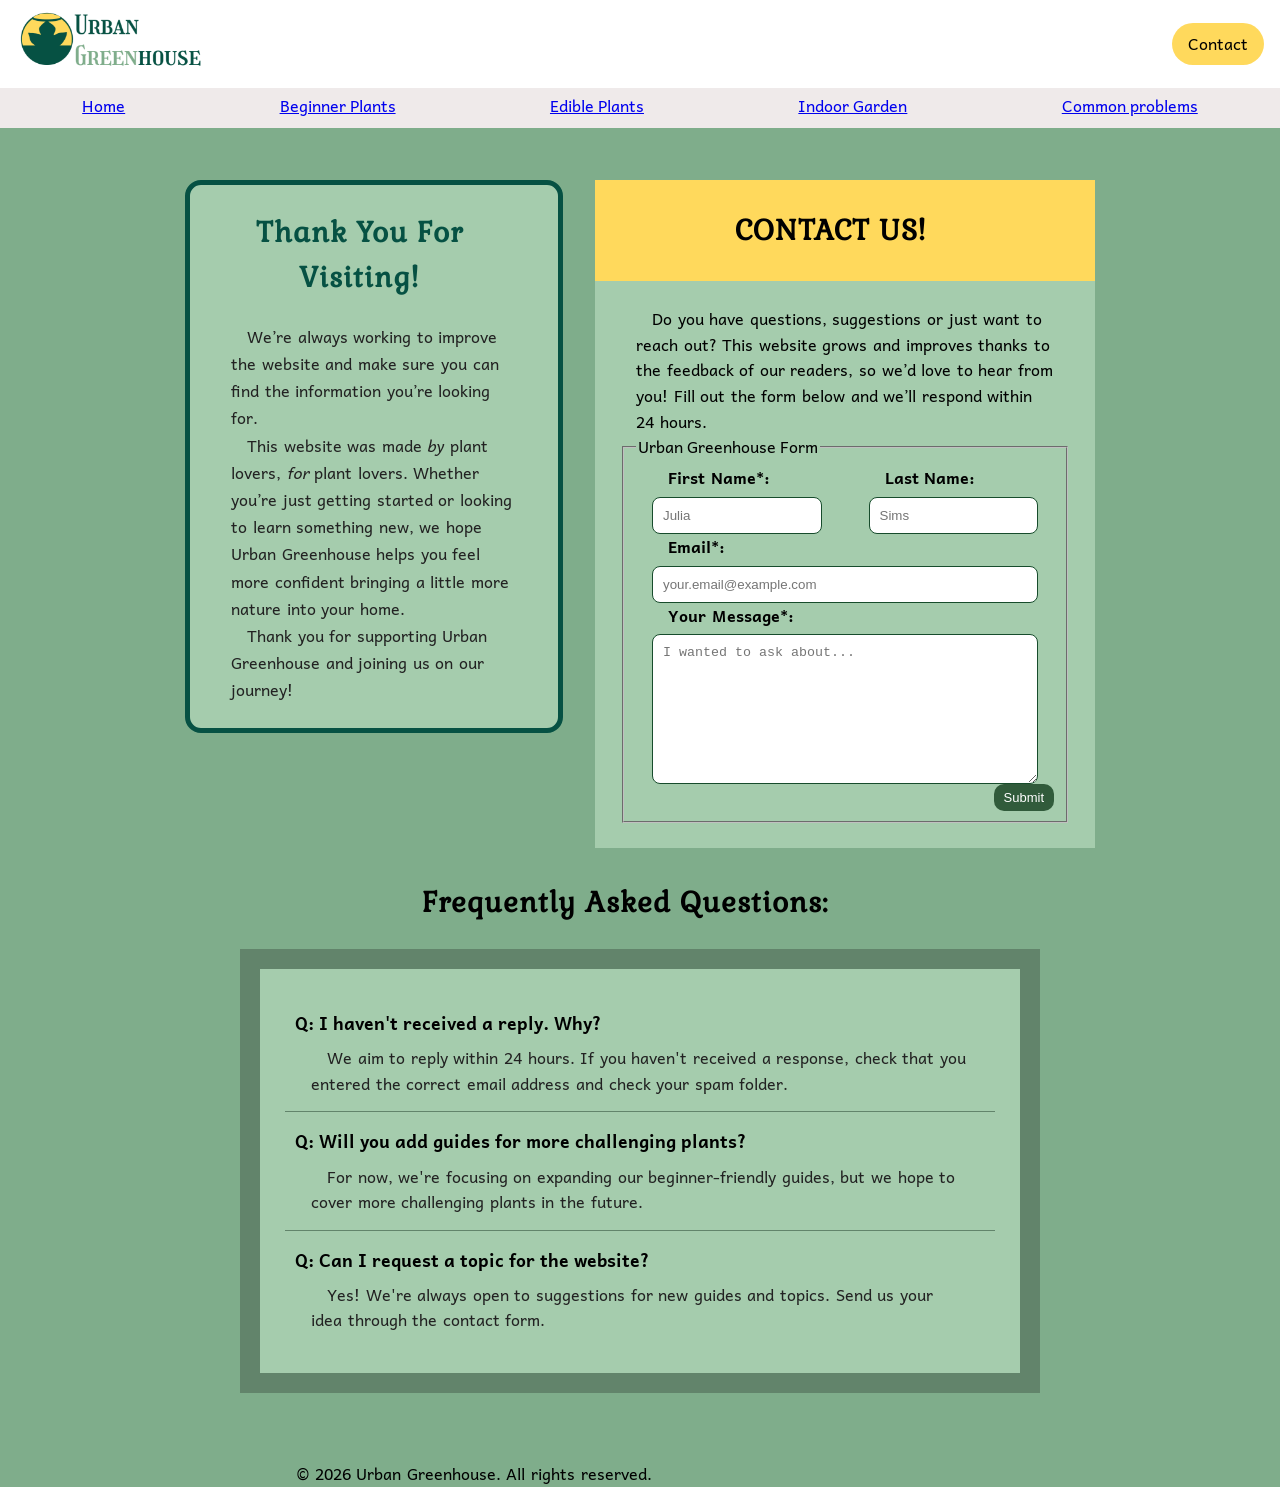
==== commit 676a01ec: "adding indents + change in content in homepage" ====
--- a/contact.html
+++ b/contact.html
@@ -1,162 +1,150 @@
 <!DOCTYPE html>
 <html lang="en">
 <head>
-    <meta charset="UTF-8">
-    <meta name="viewport" content="width=device-width, initial-scale=1.0">
-    <title>Contact Page</title>
-    <link rel="icon" type="image/png" href="img/favicon-removebg-preview.png">
-    <link rel="stylesheet" type="text/css" href="css/style.css">
-    <link href="https://fonts.googleapis.com/css2?family=Andika&family=Gabriela&family=Girassol&display=swap" rel="stylesheet">
+	<meta charset="UTF-8">
+	<meta name="viewport" content="width=device-width, initial-scale=1.0">
+	<title>Contact Page</title>
+	<link rel="icon" type="image/png" href="img/favicon-removebg-preview.png">
+	<link rel="stylesheet" type="text/css" href="css/style.css">
+	<link href="https://fonts.googleapis.com/css2?family=Andika&family=Gabriela&family=Girassol&display=swap" rel="stylesheet">
 </head>
 
 <body>
-<header> 
-     <a href="index.html">
-            <img src="img/UrbanGreenHouseLogoWithText.png"
-                 alt="Urban Greenhouse logo"
-                 title="Urban Greenhouse">
-         </a>
- <a href="contact.html" class="card-button">
-        Contact
-    </a>
-</header>
-<nav id = mainnav>
-    <ul>
-       <li><a href="index.html">Home</a></li>
-        <li><a href="plants.html">Beginner Plants</a></li>
-        <li><a href="edible.html">Edible Plants</a></li>
-        <li><a href="indoor.html">Indoor Garden</a></li>
-        <li><a href="problems.html">Common problems</a></li>
-    </ul>
-</nav>
+	<header>
+		<a href="index.html">
+			<img src="img/UrbanGreenHouseLogoWithText.png" alt="Urban Greenhouse logo" title="Urban Greenhouse">
+		</a>
+		<a href="contact.html" class="card-button">
+			Contact
+		</a>
+	</header>
+	<nav id=mainnav>
+		<ul>
+			<li><a href="index.html">Home</a></li>
+			<li><a href="plants.html">Beginner Plants</a></li>
+			<li><a href="edible.html">Edible Plants</a></li>
+			<li><a href="indoor.html">Indoor Garden</a></li>
+			<li><a href="problems.html">Common problems</a></li>
+		</ul>
+	</nav>
 
-<main class="contact-page">
+	<main class="contact-page">
 
-<section class="contact-content" aria-label="Contact Page Content">
+		<section class="contact-content" aria-label="Contact Page Content">
 
-        <aside class="contact-message">
-            <h2>Thank You for Visiting!</h2>
+			<aside class="contact-message">
+				<h2>Thank You for Visiting!</h2>
 
-            <p>
-                We’re always working to improve the website and make sure
-                you can find the information you’re looking for.
-            </p>
+				<p>
+					We’re always working to improve the website and make sure
+					you can find the information you’re looking for.
+				</p>
 
-            <p>
-                This website was made <em>by</em> plant lovers, <em>for</em> plant lovers.
-                Whether you’re just getting started or looking to learn
-                something new, we hope Urban Greenhouse helps you feel
-                more confident bringing a little more nature into your home.
-            </p>
+				<p>
+					This website was made <em>by</em> plant lovers, <em>for</em> plant lovers.
+					Whether you’re just getting started or looking to learn
+					something new, we hope Urban Greenhouse helps you feel
+					more confident bringing a little more nature into your home.
+				</p>
 
-            <p>
-                Thank you for supporting Urban Greenhouse and joining us
-                on our journey!
-            </p>
-        </aside>
+				<p>
+					Thank you for supporting Urban Greenhouse and joining us
+					on our journey!
+				</p>
+			</aside>
 
+			<section class="contact-outer-box" aria-label="Contact outer box">
 
-    <section class="contact-outer-box" aria-label="Contact outer box">
+				<!-- Heading and introduction -->
+				<section class="contact-intro-box">
+					<h2>CONTACT US!</h2>
 
-        <!-- Heading and introduction -->
-        <section class="contact-intro-box">
-            <h2>CONTACT US!</h2>
+				</section>
 
-           
-        </section>
+				<!-- Form -->
 
-        <!-- Form -->
-         
-        <section class="contact-box" aria-label="Contact Form Information">
-             <p>
-                Do you have questions, suggestions or just want to reach out?
-                This website grows and improves thanks to the feedback of our
-                readers, so we’d love to hear from you! Fill out the form below
-                and we’ll respond within 24 hours.
-            </p>
+				<section class="contact-box" aria-label="Contact Form Information">
+					<p>
+						Do you have questions, suggestions or just want to reach out?
+						This website grows and improves thanks to the feedback of our
+						readers, so we’d love to hear from you! Fill out the form below
+						and we’ll respond within 24 hours.
+					</p>
 
-            <form action="http://next-app-router-playground-kohl.vercel.app/api/contact"
-                  method="post">
+					<form action="http://next-app-router-playground-kohl.vercel.app/api/contact" method="post">
 
-                      <fieldset>
-        <legend>Urban Greenhouse Form</legend>
+						<fieldset>
+							<legend>Urban Greenhouse Form</legend>
 
-                <section class="name-fields" aria-label="Name Fields">
-                    <p>
-                        <label for="name">First Name*:</label>
-                        <input type="text" id="name" name="name"
-                               required minlength="2" maxlength="50"
-                               placeholder="Julia">
-                    </p>
+							<section class="name-fields" aria-label="Name Fields">
+								<p>
+									<label for="name">First Name*:</label>
+									<input type="text" id="name" name="name" required minlength="2" maxlength="50" placeholder="Julia">
+								</p>
 
-                    <p>
-                        <label for="lastname">Last Name:</label>
-                        <input type="text" id="lastname" name="lastname"
-                               required minlength="2" maxlength="50"
-                               placeholder="Sims">
-                    </p>
-                </section>
+								<p>
+									<label for="lastname">Last Name:</label>
+									<input type="text" id="lastname" name="lastname" required minlength="2" maxlength="50" placeholder="Sims">
+								</p>
+							</section>
 
-                <p>
-                    <label for="email">Email*:</label>
-                    <input type="email" id="email" name="email"
-                           required placeholder="your.email@example.com">
-                </p>
+							<p>
+								<label for="email">Email*:</label>
+								<input type="email" id="email" name="email" required placeholder="your.email@example.com">
+							</p>
 
-                <p>
-                    <label for="message">Your Message*:</label>
-                    <textarea id="message" name="message"
+							<p>
+								<label for="message">Your Message*:</label>
+								<textarea id="message" name="message"
                               required minlength="10" maxlength="500"
                               placeholder="I wanted to ask about..."></textarea>
-                </p>
+							</p>
 
-                <input type="submit" value="Submit" class="submit-button">
-    </fieldset>
-            </form>
-        </section>
+							<input type="submit" value="Submit" class="submit-button">
+						</fieldset>
+					</form>
+				</section>
 
-    </section>
+			</section>
 
-    </section>
+		</section>
 
-  
-<h2>Frequently Asked Questions:</h2>
+		<h2>Frequently Asked Questions:</h2>
 
-   
-<section class="faq-box" aria-label="Frequently Asked Questions">
+		<section class="faq-box" aria-label="Frequently Asked Questions">
 
-    <article class="faq-item">
-        <h3>Q: I haven't received a reply. Why?</h3>
-        <p>
-            We aim to reply within 24 hours. If you haven't received
-            a response, check that you entered the correct email
-            address and check your spam folder.
-        </p>
-    </article>
+			<article class="faq-item">
+				<h3>Q: I haven't received a reply. Why?</h3>
+				<p>
+					We aim to reply within 24 hours. If you haven't received
+					a response, check that you entered the correct email
+					address and check your spam folder.
+				</p>
+			</article>
 
-    <article class="faq-item">
-        <h3>Q: Will you add guides for more challenging plants?</h3>
-        <p>
-            For now, we're focusing on expanding our beginner-friendly
-            guides, but we hope to cover more challenging plants
-            in the future.
-        </p>
-    </article>
+			<article class="faq-item">
+				<h3>Q: Will you add guides for more challenging plants?</h3>
+				<p>
+					For now, we're focusing on expanding our beginner-friendly
+					guides, but we hope to cover more challenging plants
+					in the future.
+				</p>
+			</article>
 
-    <article class="faq-item">
-        <h3>Q: Can I request a topic for the website?</h3>
-        <p>
-            Yes! We're always open to suggestions for new guides
-            and topics. Send us your idea through the contact form.
-        </p>
-    </article>
+			<article class="faq-item">
+				<h3>Q: Can I request a topic for the website?</h3>
+				<p>
+					Yes! We're always open to suggestions for new guides
+					and topics. Send us your idea through the contact form.
+				</p>
+			</article>
 
-</section>
+		</section>
 
-</main>
+	</main>
 
-<footer>
-    <p>&copy; 2026 Urban Greenhouse. All rights reserved.</p>
-</footer>
+	<footer>
+		<p>&copy; 2026 Urban Greenhouse. All rights reserved.</p>
+	</footer>
 </body>
-</html>+</html>
--- a/css/style.css
+++ b/css/style.css
@@ -961,7 +961,7 @@
     margin-right: 30px;
     font-family: 'Gabriela', serif;
     text-transform: capitalize;
-    font-size: 32px;
+    font-size: 28px;
     letter-spacing: 1px;
 }
 
